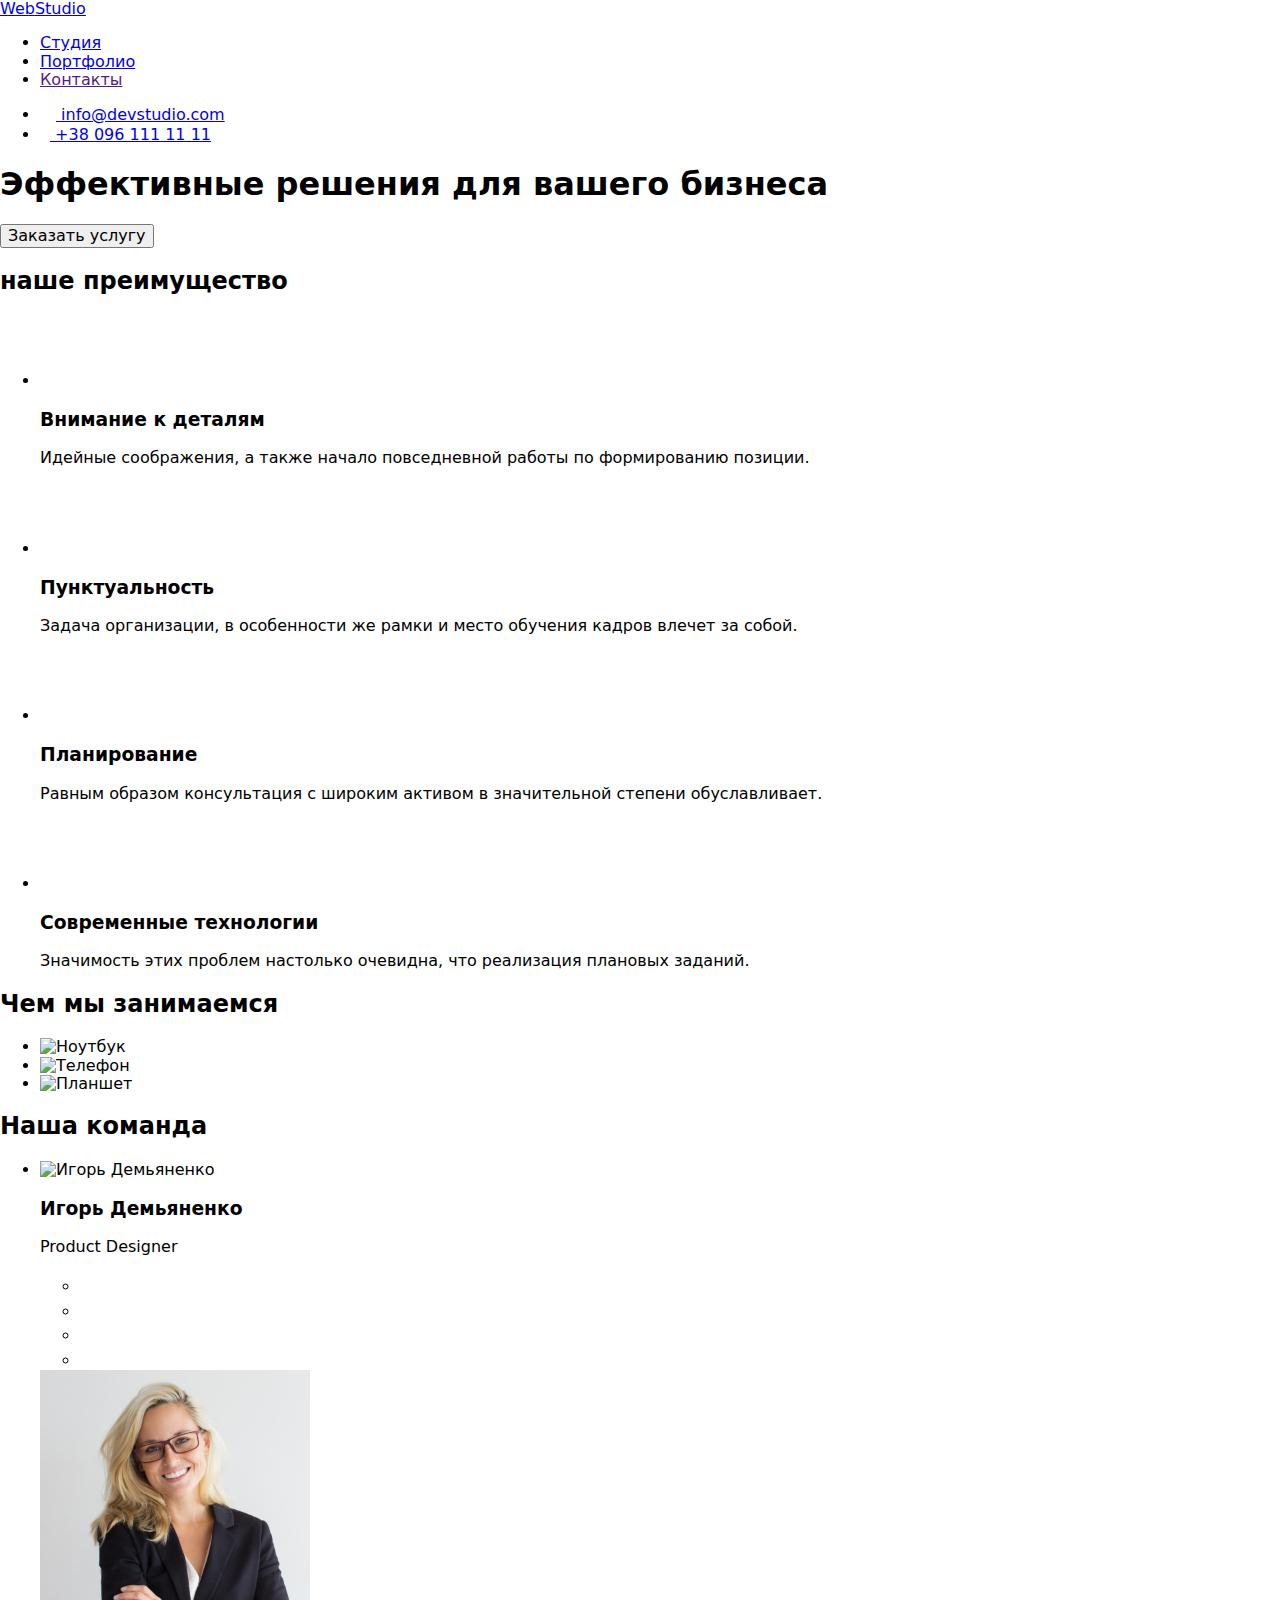
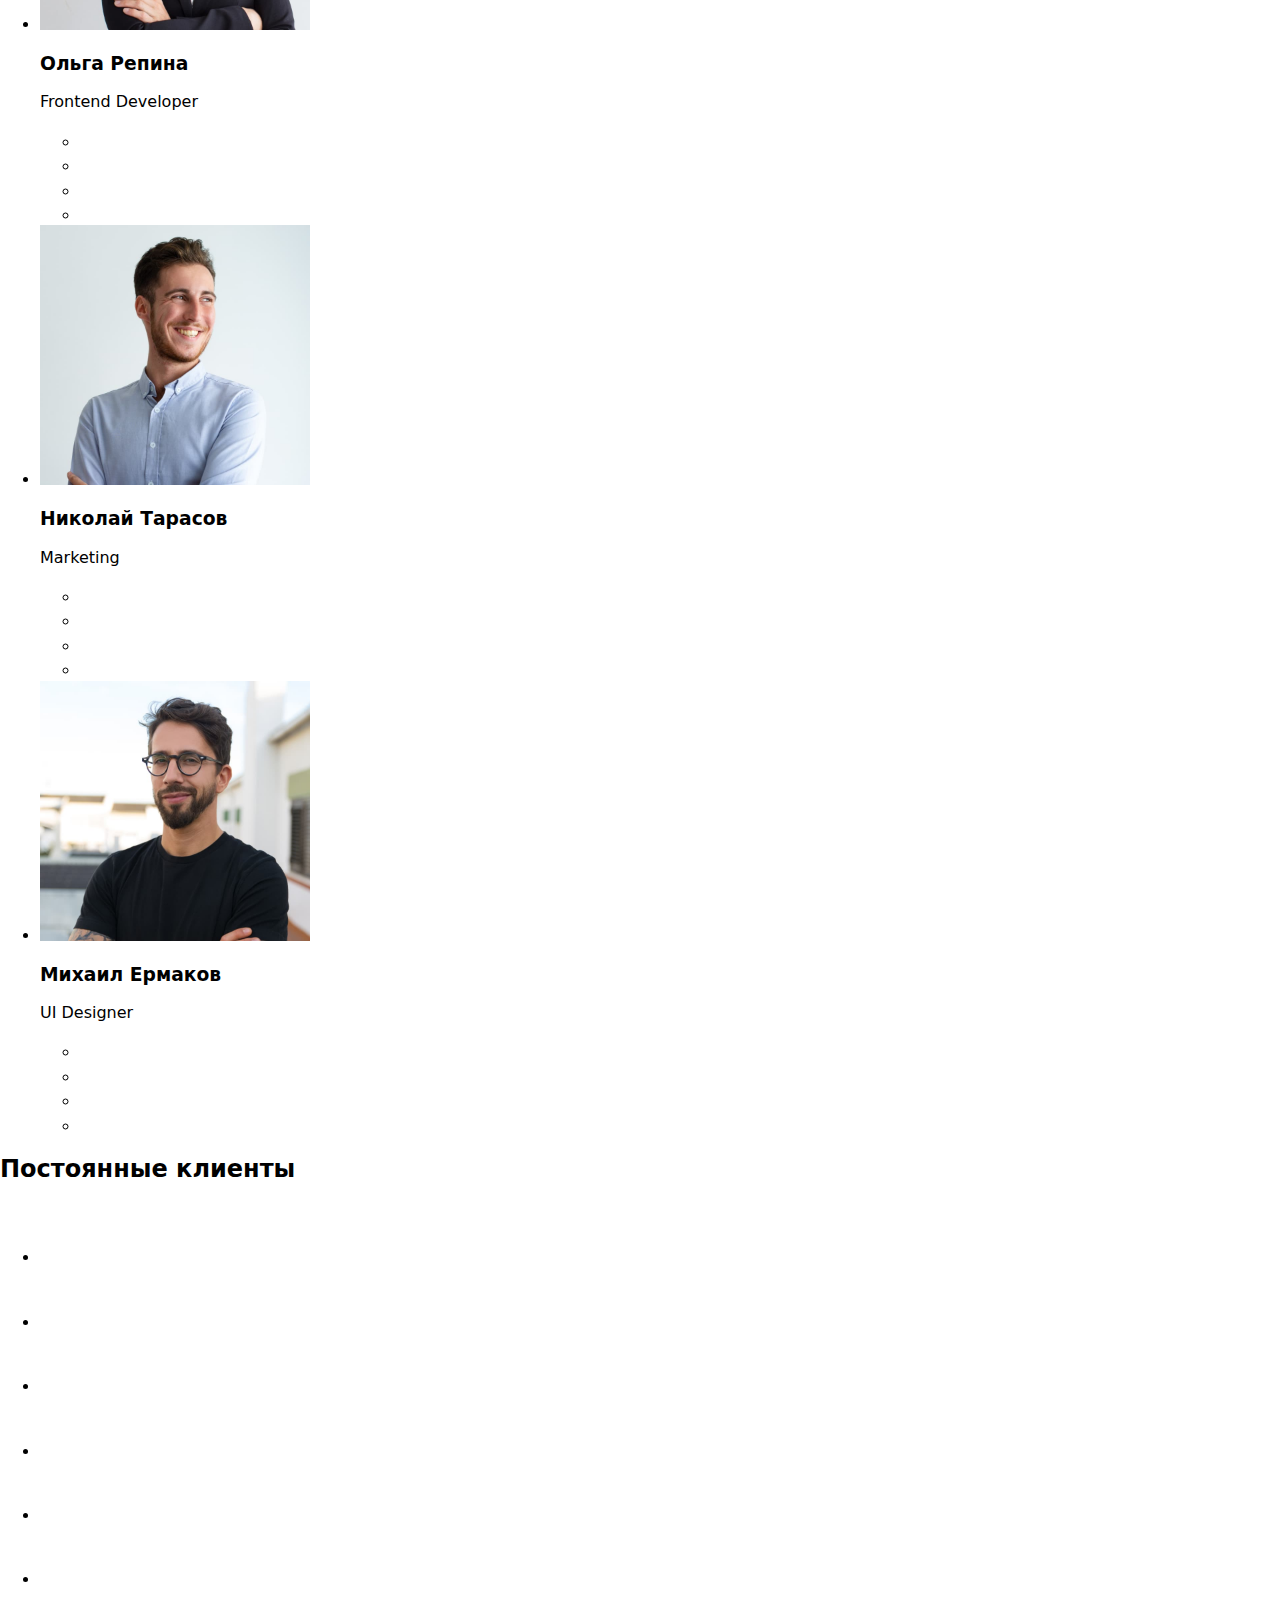
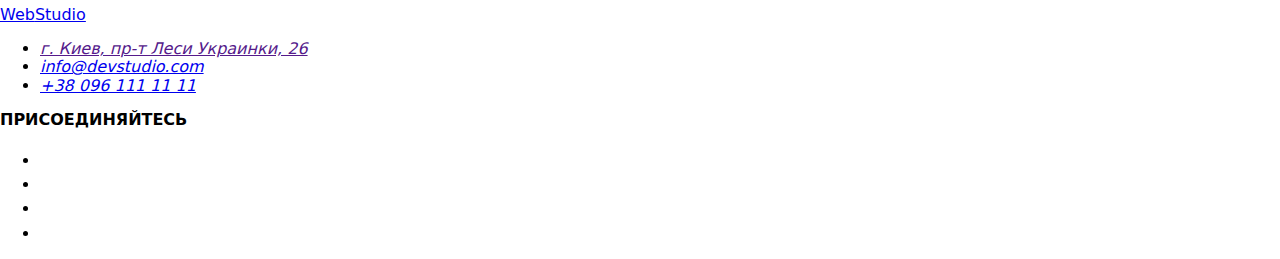
==== index.html @ 2d3cbe2d "Create index.html" ====
<!DOCTYPE html>
<html lang="ru">
  <head>
    <link
      rel="stylesheet"
      href="https://cdn.jsdelivr.net/npm/modern-normalize@1.1.0/modern-normalize.css"
    />
    <link rel="preconnect" href="https://fonts.googleapis.com" />
    <link rel="preconnect" href="https://fonts.gstatic.com" crossorigin />
    <link
      href="https://fonts.googleapis.com/css2?family=Raleway:wght@700&family=Roboto:wght@400;500;700;900&display=swap"
      rel="stylesheet"
    />
    <meta charset="UTF-8" />
    <meta http-equiv="X-UA-Compatible" content="IE=edge" />
    <meta name="viewport" content="width=device-width, initial-scale=1.0" />
    <title>Студия</title>
    <link rel="stylesheet" href="./css/style.css" />
  </head>
  <body>
    <!--Шапка-->
    <header class="header-page">
      <div class="container main-nav">
        <a class="logo" href="./index.html"
          >Web<span class="logo-black">Studio</span></a
        >
        <nav class="nav">
          <ul class="site-nav">
            <li class="item">
              <a class="site-nav-link current" href="./index.html">Студия</a>
            </li>
            <li class="item">
              <a class="site-nav-link" href="./portfolio.html">Портфолио</a>
            </li>
            <li class="item"><a class="site-nav-link" href="">Контакты</a></li>
          </ul>
        </nav>
        <ul class="header-contacts">
          <li class="header-contacts-item">
            <a class="header-contacts-link" href="maito:info@devstudio.com"
              ><svg class="icon-mail" width="16" height="12">
                <use href="./image/icon.svg#icon-mail"></use>
              </svg>
              info@devstudio.com
            </a>
          </li>
          <li class="header-contacts-item">
            <a class="header-contacts-link" href="tel:+380961111111">
              <svg class="icon-smartphone" width="10" height="16">
                <use href="./image/icon.svg#icon-smartphone"></use>
              </svg>
              +38 096 111 11 11
            </a>
          </li>
        </ul>
      </div>
    </header>
    <!--Main-->
    <main>
      <!--Заказ услуг-->
      <section class="order">
        <div class="container">
          <h1 class="hero-title">Эффективные решения для вашего бизнеса</h1>
          <button class="order-btn" type="button">Заказать услугу</button>
        </div>
      </section>
      <!--наше преимущество-->
      <section class="section">
        <div class="container">
          <h2 class="visually-hidden">наше преимущество</h2>
          <ul class="features">
            <li class="features-item">
              <div class="features-icon">
                <svg width="70" height="70">
                  <use href="./image/icon.svg#icon-features1"></use>
                </svg>
              </div>
              <h3 class="features-title">Внимание к деталям</h3>
              <p class="description">
                Идейные соображения, а также начало повседневной работы по
                формированию позиции.
              </p>
            </li>
            <li class="features-item">
              <div class="features-icon">
                <svg width="70" height="70">
                  <use href="./image/icon.svg#icon-features2"></use>
                </svg>
              </div>
              <h3 class="features-title">Пунктуальность</h3>
              <p class="description">
                Задача организации, в особенности же рамки и место обучения
                кадров влечет за собой.
              </p>
            </li>
            <li class="features-item">
              <div class="features-icon">
                <svg width="70" height="70">
                  <use href="./image/icon.svg#icon-features3"></use>
                </svg>
              </div>
              <h3 class="features-title">Планирование</h3>
              <p class="description">
                Равным образом консультация с широким активом в значительной
                степени обуславливает.
              </p>
            </li>
            <li class="features-item">
              <div class="features-icon">
                <svg width="70" height="70">
                  <use href="./image/icon.svg#icon-features4"></use>
                </svg>
              </div>
              <h3 class="features-title">Современные технологии</h3>
              <p class="description">
                Значимость этих проблем настолько очевидна, что реализация
                плановых заданий.
              </p>
            </li>
          </ul>
        </div>
      </section>
      <!--Чем мы занимаемся-->
      <section class="section work-section">
        <div class="container">
          <h2 class="section-title">Чем мы занимаемся</h2>
          <ul class="work">
            <li class="work-item">
              <img
                src="./image/box1.jpg"
                alt="Ноутбук"
                width="370"
                height="294"
              />
            </li>
            <li class="work-item">
              <img
                src="./image/box2.jpg"
                alt="Телефон"
                width="370"
                height="294"
              />
            </li>
            <li class="work-item">
              <img
                src="./image/box3.jpg"
                alt="Планшет"
                width="370"
                height="294"
              />
            </li>
          </ul>
        </div>
      </section>
      <!--Наша команда-->
      <section class="section section-team">
        <div class="container">
          <h2 class="section-title">Наша команда</h2>
          <ul class="team">
            <li class="team-item">
              <img
                src="./image/igor.jpg"
                alt="Игорь Демьяненко"
                width="270"
                height="260"
              />
              <div class="team-container">
                <h3 class="team-title">Игорь Демьяненко</h3>
                <p class="team-profession">Product Designer</p>
                <ul class="icon-list">
                  <li class="icon-item">
                    <a class="icon-link" href="">
                      <svg class="icon" width="20" height="20">
                        <use href="./image/icon.svg#icon-instagram"></use>
                      </svg>
                    </a>
                  </li>
                  <li class="icon-item">
                    <a class="icon-link" href="">
                      <svg class="icon" width="20" height="20">
                        <use href="./image/icon.svg#icon-twiter"></use>
                      </svg>
                    </a>
                  </li>
                  <li class="icon-item">
                    <a class="icon-link" href="">
                      <svg class="icon" width="20" height="20">
                        <use href="./image/icon.svg#icon-facebook"></use>
                      </svg>
                    </a>
                  </li>
                  <li class="icon-item">
                    <a class="icon-link" href="">
                      <svg class="icon" width="20" height="20">
                        <use href="./image/icon.svg#icon-linkedin"></use>
                      </svg>
                    </a>
                  </li>
                </ul>
              </div>
            </li>
            <li class="team-item">
              <img
                src="./image/olga.jpg"
                alt="Ольга Репина"
                width="270"
                height="260"
              />
              <div class="team-container">
                <h3 class="team-title">Ольга Репина</h3>
                <p class="team-profession">Frontend Developer</p>
                <ul class="icon-list">
                  <li class="icon-item">
                    <a class="icon-link" href="">
                      <svg class="icon" width="20" height="20">
                        <use href="./image/icon.svg#icon-instagram"></use>
                      </svg>
                    </a>
                  </li>
                  <li class="icon-item">
                    <a class="icon-link" href="">
                      <svg class="icon" width="20" height="20">
                        <use href="./image/icon.svg#icon-twiter"></use>
                      </svg>
                    </a>
                  </li>
                  <li class="icon-item">
                    <a class="icon-link" href="">
                      <svg class="icon" width="20" height="20">
                        <use href="./image/icon.svg#icon-facebook"></use>
                      </svg>
                    </a>
                  </li>
                  <li class="icon-item">
                    <a class="icon-link" href="">
                      <svg class="icon" width="20" height="20">
                        <use href="./image/icon.svg#icon-linkedin"></use>
                      </svg>
                    </a>
                  </li>
                </ul>
              </div>
            </li>
            <li class="team-item">
              <img
                src="./image/nikolaj.jpg"
                alt="Николай Тарасов"
                width="270"
                height="260"
              />
              <div class="team-container">
                <h3 class="team-title">Николай Тарасов</h3>
                <p class="team-profession">Marketing</p>
                <ul class="icon-list">
                  <li class="icon-item">
                    <a class="icon-link" href="">
                      <svg class="icon" width="20" height="20">
                        <use href="./image/icon.svg#icon-instagram"></use>
                      </svg>
                    </a>
                  </li>
                  <li class="icon-item">
                    <a class="icon-link" href="">
                      <svg class="icon" width="20" height="20">
                        <use href="./image/icon.svg#icon-twiter"></use>
                      </svg>
                    </a>
                  </li>
                  <li class="icon-item">
                    <a class="icon-link" href="">
                      <svg class="icon" width="20" height="20">
                        <use href="./image/icon.svg#icon-facebook"></use>
                      </svg>
                    </a>
                  </li>
                  <li class="icon-item">
                    <a class="icon-link" href="">
                      <svg class="icon" width="20" height="20">
                        <use href="./image/icon.svg#icon-linkedin"></use>
                      </svg>
                    </a>
                  </li>
                </ul>
              </div>
            </li>
            <li class="team-item">
              <img
                src="./image/misha.jpg"
                alt="Михаил Ермаков"
                width="270"
                height="260"
              />
              <div class="team-container">
                <h3 class="team-title">Михаил Ермаков</h3>
                <p class="team-profession">UI Designer</p>
                <ul class="icon-list">
                  <li class="icon-item">
                    <a class="icon-link" href="">
                      <svg class="icon" width="20" height="20">
                        <use href="./image/icon.svg#icon-instagram"></use>
                      </svg>
                    </a>
                  </li>
                  <li class="icon-item">
                    <a class="icon-link" href="">
                      <svg class="icon" width="20" height="20">
                        <use href="./image/icon.svg#icon-twiter"></use>
                      </svg>
                    </a>
                  </li>
                  <li class="icon-item">
                    <a class="icon-link" href="">
                      <svg class="icon" width="20" height="20">
                        <use href="./image/icon.svg#icon-facebook"></use>
                      </svg>
                    </a>
                  </li>
                  <li class="icon-item">
                    <a class="icon-link" href="">
                      <svg class="icon" width="20" height="20">
                        <use href="./image/icon.svg#icon-linkedin"></use>
                      </svg>
                    </a>
                  </li>
                </ul>
              </div>
            </li>
          </ul>
        </div>
      </section>
      <!-- Постоянные клиенты -->
      <section class="section">
        <div class="container">
          <h2 class="section-title">Постоянные клиенты</h2>
          <ul class="klient-list">
            <li class="klient-item">
              <a class="klient-link" href=""
                ><svg width="106" height="60">
                  <use href="./image/icon.svg#icon-client1"></use>
                </svg>
              </a>
            </li>
            <li class="klient-item">
              <a class="klient-link" href=""
                ><svg width="106" height="60">
                  <use href="./image/icon.svg#icon-client2"></use>
                </svg>
              </a>
            </li>
            <li class="klient-item">
              <a class="klient-link" href=""
                ><svg width="106" height="60">
                  <use href="./image/icon.svg#icon-client3"></use>
                </svg>
              </a>
            </li>
            <li class="klient-item">
              <a class="klient-link" href=""
                ><svg width="106" height="60">
                  <use href="./image/icon.svg#icon-client4"></use>
                </svg>
              </a>
            </li>
            <li class="klient-item">
              <a class="klient-link" href=""
                ><svg width="106" height="60">
                  <use href="./image/icon.svg#icon-client5"></use>
                </svg>
              </a>
            </li>
            <li class="klient-item">
              <a class="klient-link" href=""
                ><svg width="106" height="60">
                  <use href="./image/icon.svg#icon-client6"></use>
                </svg>
              </a>
            </li>
          </ul>
        </div>
      </section>
    </main>
    <!--Футер-->
    <footer class="footer">
      <div class="container footer-block">
        <div class="footer-address">
          <a class="logo" href="./index.html"
            >Web<span class="logo-white">Studio</span></a
          >
          <address class="address">
            <ul class="address-list">
              <li class="address-item">
                <a class="address-a" href="">г. Киев, пр-т Леси Украинки, 26</a>
              </li>
              <li class="address-item">
                <a class="contacts-a" href="maito:info@devstudio.com"
                  >info@devstudio.com</a
                >
              </li>
              <li class="address-item">
                <a class="contacts-a" href="tel:+380961111111"
                  >+38 096 111 11 11</a
                >
              </li>
            </ul>
          </address>
        </div>
        <div class="footer-social">
          <strong class="strong">ПРИСОЕДИНЯЙТЕСЬ</strong>
          <ul class="footer-list">
            <li class="footer-item">
              <a class="footer-soc-link" href="">
                <svg width="20" height="20">
                  <use href="./image/icon.svg#icon-instagram"></use>
                </svg>
              </a>
            </li>
            <li class="footer-item">
              <a class="footer-soc-link" href="">
                <svg width="20" height="20">
                  <use href="./image/icon.svg#icon-twiter"></use>
                </svg>
              </a>
            </li>
            <li class="footer-item">
              <a class="footer-soc-link" href="">
                <svg width="20" height="20">
                  <use href="./image/icon.svg#icon-facebook"></use>
                </svg>
              </a>
            </li>
            <li class="footer-item">
              <a class="footer-soc-link" href="">
                <svg width="20" height="20">
                  <use href="./image/icon.svg#icon-linkedin"></use>
                </svg>
              </a>
            </li>
          </ul>
        </div>
      </div>
    </footer>
  </body>
</html>
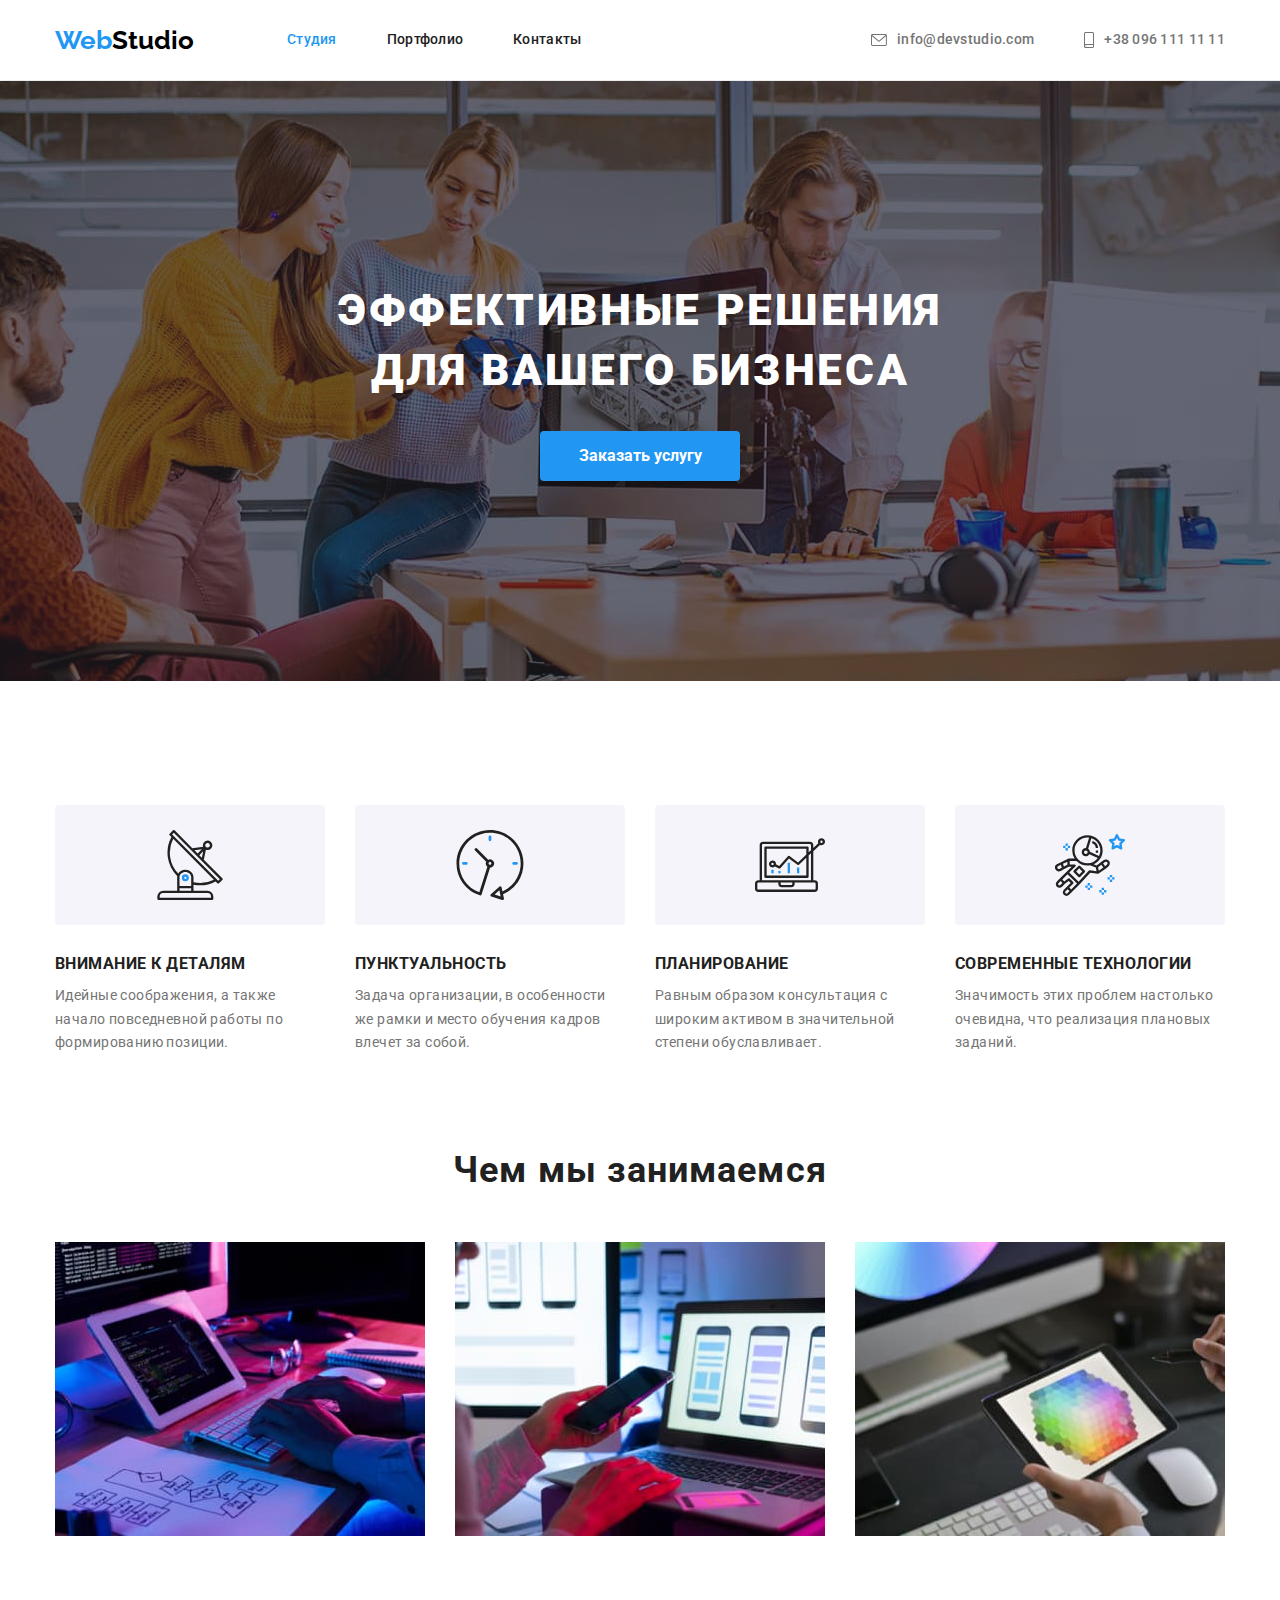
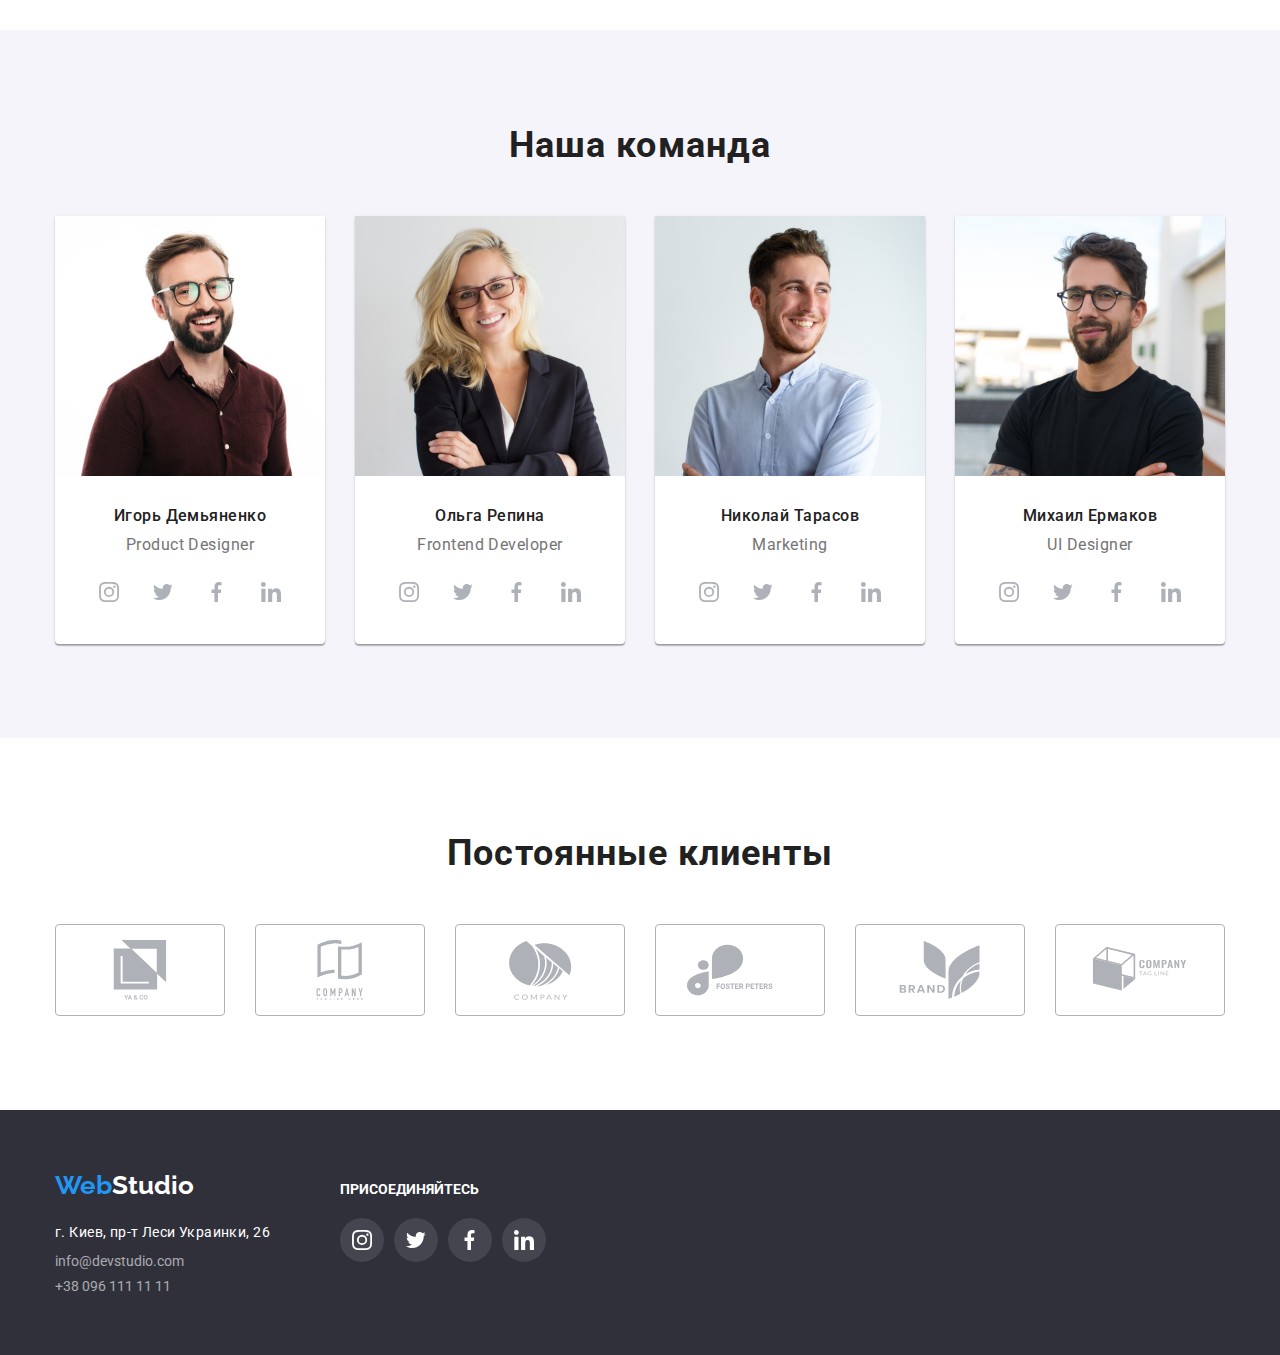
==== commit 2555ab52: "Update index.html" ====
--- a/index.html
+++ b/index.html
@@ -58,10 +58,21 @@
     <!--Main-->
     <main>
       <!--Заказ услуг-->
+      <div class="backdrop is-hidden" data-modal>
+        <div class="modal">
+          <button type="button" data-modal-close>
+            <svg class="icon-close" width="30" height="30">
+              <use href="./image/icon.svg#icon-close"></use>
+            </svg>
+          </button>
+        </div>
+      </div>
       <section class="order">
         <div class="container">
           <h1 class="hero-title">Эффективные решения для вашего бизнеса</h1>
-          <button class="order-btn" type="button">Заказать услугу</button>
+          <button class="order-btn" type="button" data-modal-open>
+            Заказать услугу
+          </button>
         </div>
       </section>
       <!--наше преимущество-->
@@ -439,5 +450,6 @@
         </div>
       </div>
     </footer>
+    <script src="./js/modal.js"></script>
   </body>
 </html>
--- a/css/style.css
+++ b/css/style.css
@@ -0,0 +1,542 @@
+:root {
+  --primary-text-color: #757575;
+  --title-text-color: #212121;
+  --accent-color: #2196f3;
+  --primary-white-color: #ffffff;
+  --background-color-secondary: #2f303a;
+  --bachgroun-button-portfolio: #f5f4fa;
+  --section-services-gap: 30px;
+  --icon-background: #afb1b8;
+}
+body {
+  font-family: Roboto, sans-serif;
+  font-size: 14px;
+  line-height: 1.14;
+
+  color: var(--primary-text-color);
+  background-color: var(--primary-white-color);
+}
+h1,
+h2,
+h3,
+h4,
+ul,
+li,
+p {
+  margin-top: 0px;
+  margin-bottom: 0px;
+}
+img {
+  display: block;
+  max-width: 100%;
+  height: auto;
+}
+a {
+  text-decoration: none;
+}
+ul {
+  list-style: none;
+  padding: 0px;
+  margin: 0px;
+}
+
+.container {
+  width: 1200px;
+  margin: 0px auto;
+  padding: 0px 15px;
+}
+.section {
+  padding-top: 94px;
+  padding-bottom: 94px;
+}
+.header-page {
+  border-bottom-width: 1px;
+  border-bottom-style: solid;
+  border-bottom-color: #ececec;
+}
+.main-nav {
+  display: flex;
+  align-items: center;
+  justify-content: flex-start;
+}
+
+.logo {
+  color: var(--accent-color);
+  font-family: Raleway, sans-serif;
+  font-weight: 700;
+  font-size: 26px;
+  line-height: 1.19;
+}
+.logo-black {
+  color: #000000;
+}
+.logo-white {
+  color: var(--primary-white-color);
+}
+
+/* ---------site nav--------- */
+.nav {
+  margin-left: 93px;
+}
+.site-nav {
+  display: flex;
+}
+.site-nav .item:not(:last-child) {
+  margin-right: 50px;
+}
+.site-nav-link {
+  display: block;
+  padding-top: 32px;
+  padding-bottom: 32px;
+
+  color: var(--title-text-color);
+  font-weight: 500;
+  letter-spacing: 0.02em;
+}
+.site-nav-link:hover,
+.site-nav-link:focus {
+  color: var(--accent-color);
+}
+
+.site-nav-link.current {
+  color: var(--accent-color);
+}
+/* -----------ICON------------ */
+.icon-mail,
+.icon-smartphone {
+  fill: currentColor;
+  margin-right: 10px;
+}
+.icon-list {
+  display: flex;
+  justify-content: center;
+  margin-top: 16px;
+}
+.icon-item:not(:last-child) {
+  margin-right: 10px;
+}
+.icon-link {
+  display: flex;
+  justify-content: center;
+  align-items: center;
+  /* margin-top: 10px; */
+  border-radius: 22px;
+  height: 44px;
+  width: 44px;
+  background-color: var(--primary-white-color);
+  fill: var(--icon-background);
+}
+
+.icon-link:hover,
+.icon-link:focus {
+  fill: var(--primary-white-color);
+  background-color: var(--accent-color);
+}
+
+/* Header contacts */
+.header-contacts {
+  display: flex;
+  align-items: center;
+  margin-left: auto;
+}
+
+.header-contacts-item:not(:first-child) {
+  margin-left: 50px;
+}
+.header-contacts-link {
+  display: flex;
+  align-items: center;
+  color: var(--primary-text-color);
+  font-weight: 500;
+  letter-spacing: 0.02em;
+}
+.header-contacts-link:hover,
+.header-contacts-link:focus {
+  color: var(--accent-color);
+}
+
+/* Заказ услуг */
+.backdrop.is-hidden {
+  opacity: 0;
+  pointer-events: none;
+}
+.backdrop {
+  position: fixed;
+  top: 0;
+  left: 0;
+  width: 100%;
+  height: 100%;
+  background-color: rgba(0, 0, 0, 0.2);
+}
+.modal {
+  min-width: 528px;
+  min-height: 581px;
+  background-color: var(--primary-white-color);
+  position: absolute;
+  top: 50%;
+  left: 50%;
+  transform: translate(-50%, -50%);
+}
+
+.icon-close {
+  position: absolute;
+  top: 8px;
+  left: 8px;
+}
+
+.order {
+  max-width: 1600px;
+  height: 600px;
+  margin-left: auto;
+  margin-right: auto;
+  background-image: linear-gradient(
+      to right,
+      rgba(47, 48, 58, 0.4),
+      rgba(47, 48, 58, 0.4)
+    ),
+    url(../image/hero.jpg);
+
+  background-size: cover;
+  background-repeat: no-repeat;
+  background-position: center;
+
+  text-align: center;
+  padding-top: 200px;
+  padding-bottom: 200px;
+}
+
+.hero-title {
+  margin-left: auto;
+  margin-right: auto;
+  width: 696px;
+  font-weight: 900;
+  font-size: 44px;
+  line-height: 1.36;
+  letter-spacing: 0.06em;
+  text-transform: uppercase;
+  color: var(--primary-white-color);
+}
+
+.order-btn {
+  background: var(--accent-color);
+  width: 200px;
+  height: 50px;
+  box-shadow: 0px 4px 4px rgba(0, 0, 0, 0.15);
+  border-radius: 4px;
+  border: none;
+  cursor: pointer;
+  color: var(--primary-white-color);
+  font-weight: 700;
+  font-size: 16px;
+  line-height: 30px;
+  margin-top: 30px;
+}
+
+/*------------ наше преимущество------ */
+.visually-hidden {
+  position: absolute;
+  width: 1px;
+  height: 1px;
+  margin: -1px;
+  padding: 0;
+  overflow: hidden;
+  border: 0;
+  clip: rect(0 0 0 0);
+}
+.section-title {
+  color: var(--title-text-color);
+  font-weight: 700;
+  font-size: 36px;
+  line-height: 1.17;
+  text-align: center;
+  letter-spacing: 0.03em;
+  margin-bottom: 50px;
+}
+
+.features-icon {
+  display: flex;
+  justify-content: center;
+  align-items: center;
+  border-radius: 4px;
+  background-color: var(--bachgroun-button-portfolio);
+  width: 270px;
+  height: 120px;
+  margin-bottom: 30px;
+}
+
+.features {
+  display: flex;
+  margin-top: var(--section-services-gap);
+}
+.features-item {
+  flex-basis: calc(100% / 4);
+}
+
+.features-item:not(:last-child) {
+  margin-right: var(--section-services-gap);
+}
+.features-title {
+  color: var(--title-text-color);
+  font-weight: 700;
+  letter-spacing: 0.03em;
+  text-transform: uppercase;
+}
+.description {
+  line-height: 1.71;
+  letter-spacing: 0.03em;
+  margin-top: 10px;
+}
+/* Чем мы занимаемся */
+.work-section {
+  padding-top: 0px;
+}
+.work {
+  display: flex;
+}
+.work-item:not(:last-child) {
+  margin-right: 30px;
+}
+
+/* Наша команда */
+.section-team {
+  padding: 94px 0px;
+  background: var(--bachgroun-button-portfolio);
+}
+.team {
+  display: flex;
+}
+.team-item:not(:last-child) {
+  margin-right: 30px;
+}
+
+.team-item {
+  background: var(--primary-white-color);
+  box-shadow: 0px 1px 3px rgba(0, 0, 0, 0.12), 0px 1px 1px rgba(0, 0, 0, 0.14),
+    0px 2px 1px rgba(0, 0, 0, 0.2);
+  border-radius: 0px 0px 4px 4px;
+}
+
+.team-container {
+  padding-top: 30px;
+  padding-bottom: 30px;
+}
+.team-title {
+  color: var(--title-text-color);
+  font-weight: 500;
+  font-size: 16px;
+  line-height: 1.19;
+  text-align: center;
+  letter-spacing: 0.03em;
+}
+.team-profession {
+  font-size: 16px;
+  line-height: 1.19;
+  text-align: center;
+  letter-spacing: 0.03em;
+
+  margin-top: 10px;
+}
+/*--------Постоянные клиенты--------  */
+.klient-list {
+  display: flex;
+  justify-content: center;
+}
+.klient-item:not(:last-child) {
+  margin-right: 30px;
+}
+.klient-link {
+  display: flex;
+  justify-content: center;
+  align-items: center;
+  width: 170px;
+  height: 92px;
+  border: 1px solid var(--icon-background);
+  border-radius: 4px;
+  color: var(--icon-background);
+  fill: currentColor;
+}
+.klient-link:focus,
+.klient-link:hover {
+  fill: var(--accent-color);
+  border-color: var(--accent-color);
+}
+/* ----------------Футер---------- */
+.footer {
+  padding-top: 60px;
+  padding-bottom: 60px;
+  background-color: var(--background-color-secondary);
+}
+.footer-block {
+  display: flex;
+  align-items: baseline;
+}
+.footer-address {
+  margin-right: 70px;
+}
+.strong {
+  color: var(--primary-white-color);
+}
+.footer-list {
+  display: flex;
+  margin-top: 20px;
+}
+.footer-item:not(:last-child) {
+  margin-right: 10px;
+}
+
+.footer-soc-link {
+  display: flex;
+  justify-content: center;
+  align-items: center;
+  border-radius: 22px;
+  height: 44px;
+  width: 44px;
+  fill: var(--primary-white-color);
+  background-color: rgba(255, 255, 255, 0.1);
+}
+
+.footer-soc-link:hover,
+.footer-soc-link:focus {
+  background-color: var(--accent-color);
+}
+
+.address {
+  margin-top: 20px;
+  font-style: inherit;
+}
+.address-list {
+}
+.address-item:not(:first-child) {
+  margin-top: 9px;
+}
+.address-a {
+  line-height: 1.71;
+  letter-spacing: 0.03em;
+  color: var(--primary-white-color);
+}
+.contacts-a {
+  color: rgba(255, 255, 255, 0.6);
+  font-style: normal;
+}
+
+/* Portfolio */
+/* -------Список кнопок------- */
+
+.navigation {
+  display: flex;
+  justify-content: center;
+  margin-bottom: 50px;
+}
+
+.navigation-btn {
+  padding: 6px 22px;
+  font-weight: 500;
+  font-size: 16px;
+  line-height: 1.62;
+  color: var(--title-text-color);
+  background: var(--bachgroun-button-portfolio);
+  border: none;
+  border-radius: 4px;
+  text-align: center;
+  cursor: pointer;
+}
+
+.navigation-btn:focus,
+.navigation-btn:hover {
+  background-color: var(--accent-color);
+  color: var(--primary-white-color);
+  box-shadow: 0px 3px 1px rgba(0, 0, 0, 0.1), 0px 1px 2px rgba(0, 0, 0, 0.08),
+    0px 2px 2px rgba(0, 0, 0, 0.12);
+}
+.navigation-space:not(:last-child) {
+  margin-right: 10px;
+}
+
+/* -------Карточки------ */
+
+.services {
+  display: flex;
+  flex-wrap: wrap;
+  margin-left: calc(-1 * var(--section-services-gap));
+  margin-top: calc(-1 * var(--section-services-gap));
+  /* filter: drop-shadow(0px 4px 4px rgba(0, 0, 0, 0.25)); */
+}
+
+.services-item {
+  flex-basis: calc(100% / 3 - var(--section-services-gap));
+  margin-left: var(--section-services-gap);
+  margin-top: var(--section-services-gap);
+}
+
+.services-link:hover,
+.services-link:focus {
+  display: block;
+  box-sizing: border-box;
+  box-shadow: 0px 1px 1px rgb(0 0 0 / 12%), 0px 4px 4px rgb(0 0 0 / 6%),
+    1px 4px 6px rgb(0 0 0 / 16%);
+}
+
+.services-overlay {
+  position: relative;
+}
+
+.services-overlay:hover:before,
+.services-overlay:focus:before {
+  opacity: 1;
+}
+.services-overlay::before {
+  position: absolute;
+  display: inline-block;
+  content: "";
+  width: 100%;
+  height: 100%;
+  background-color: rgba(33, 150, 243, 0.9);
+  opacity: 0;
+}
+.overlay-text {
+  display: flex;
+  justify-content: center;
+  align-content: center;
+}
+.overlay-p {
+  position: absolute;
+  display: flex;
+  justify-items: center;
+  align-items: center;
+  content: "";
+  width: 100%;
+  height: 100%;
+  color: var(--primary-white-color);
+  width: 322px;
+  font-weight: 400;
+  font-size: 18px;
+  line-height: 28px;
+  letter-spacing: 0.03em;
+  opacity: 0;
+}
+
+.overlay-p:hover,
+.overlay-p:focus {
+  opacity: 1;
+}
+
+.services-content {
+  padding: 20px 24px;
+  border: 1px solid #eeeeee;
+}
+
+.title-portfolio {
+  font-weight: 700;
+  font-size: 18px;
+  line-height: 2;
+  letter-spacing: 0.06em;
+  color: var(--title-text-color);
+}
+
+.portfolio-services {
+  font-size: 16px;
+  line-height: 1.88;
+  letter-spacing: 0.03em;
+  margin-top: 4px;
+  color: var(--primary-text-color);
+}
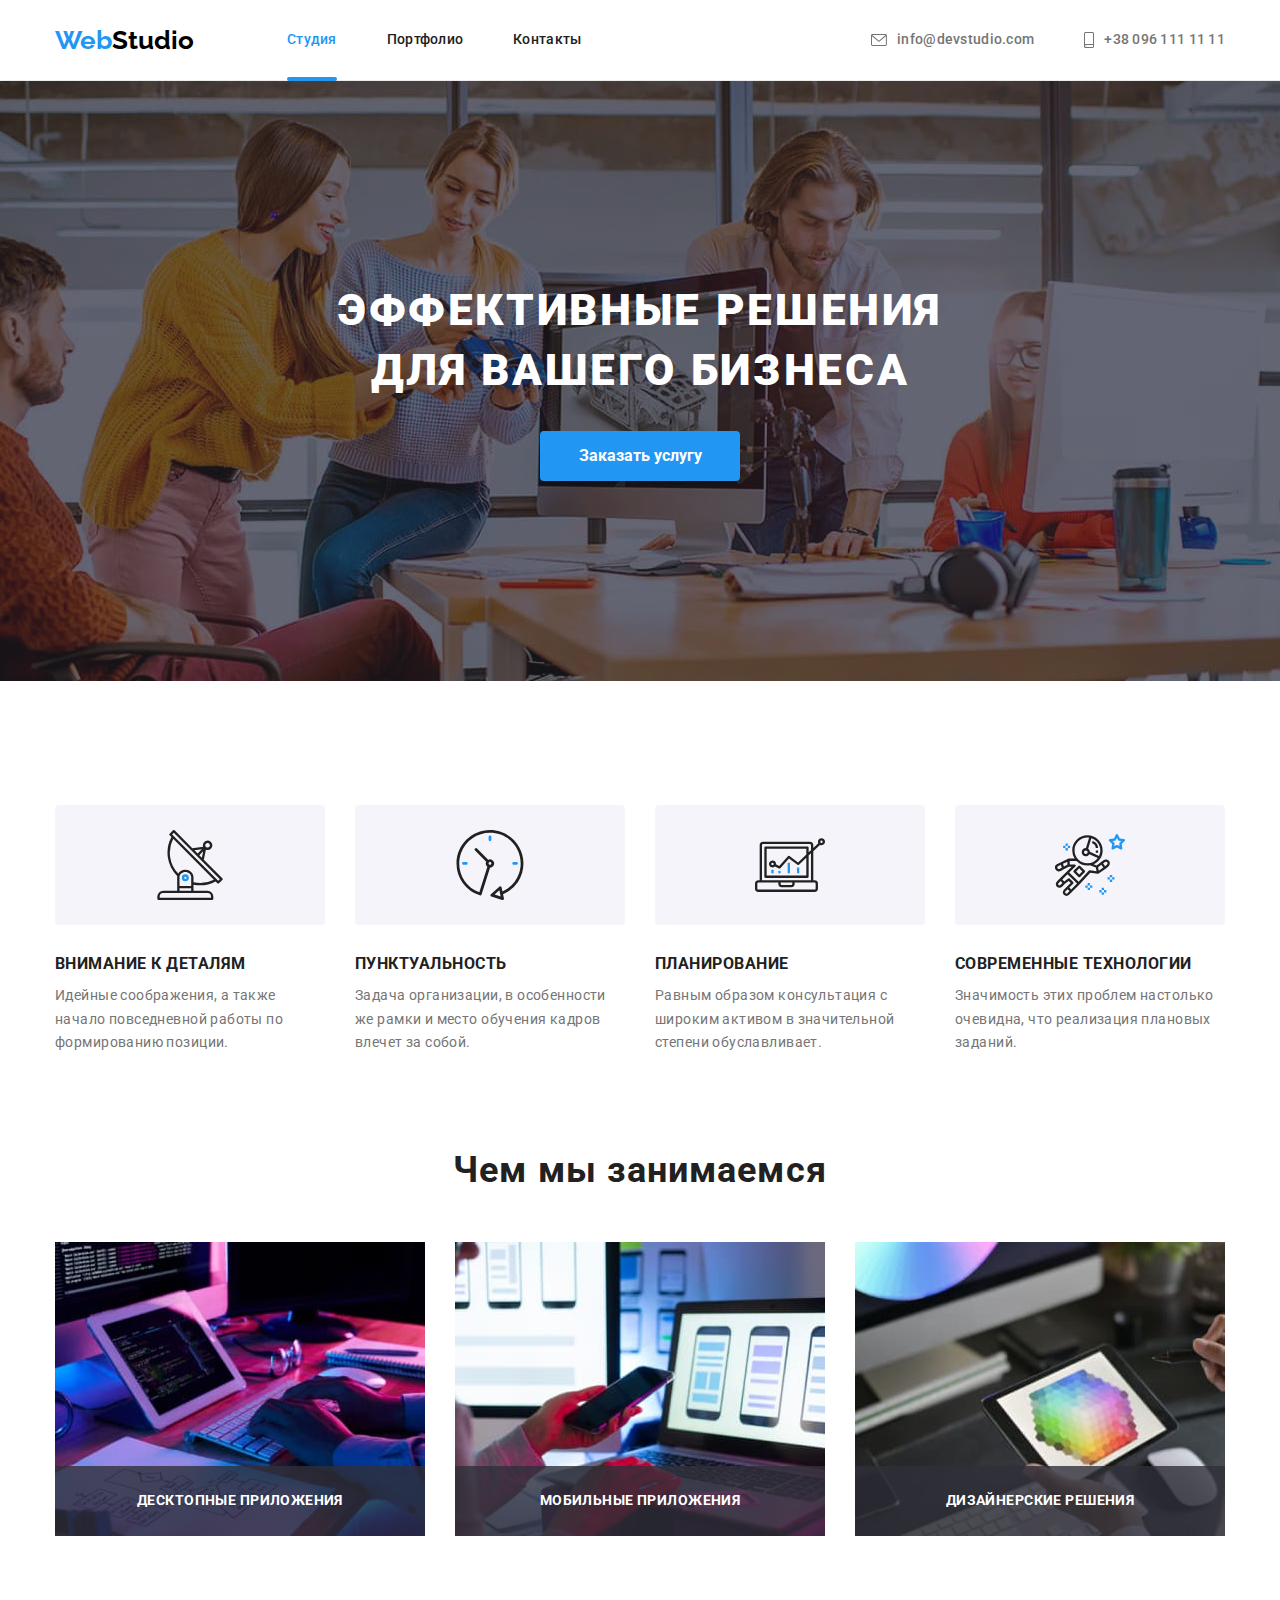
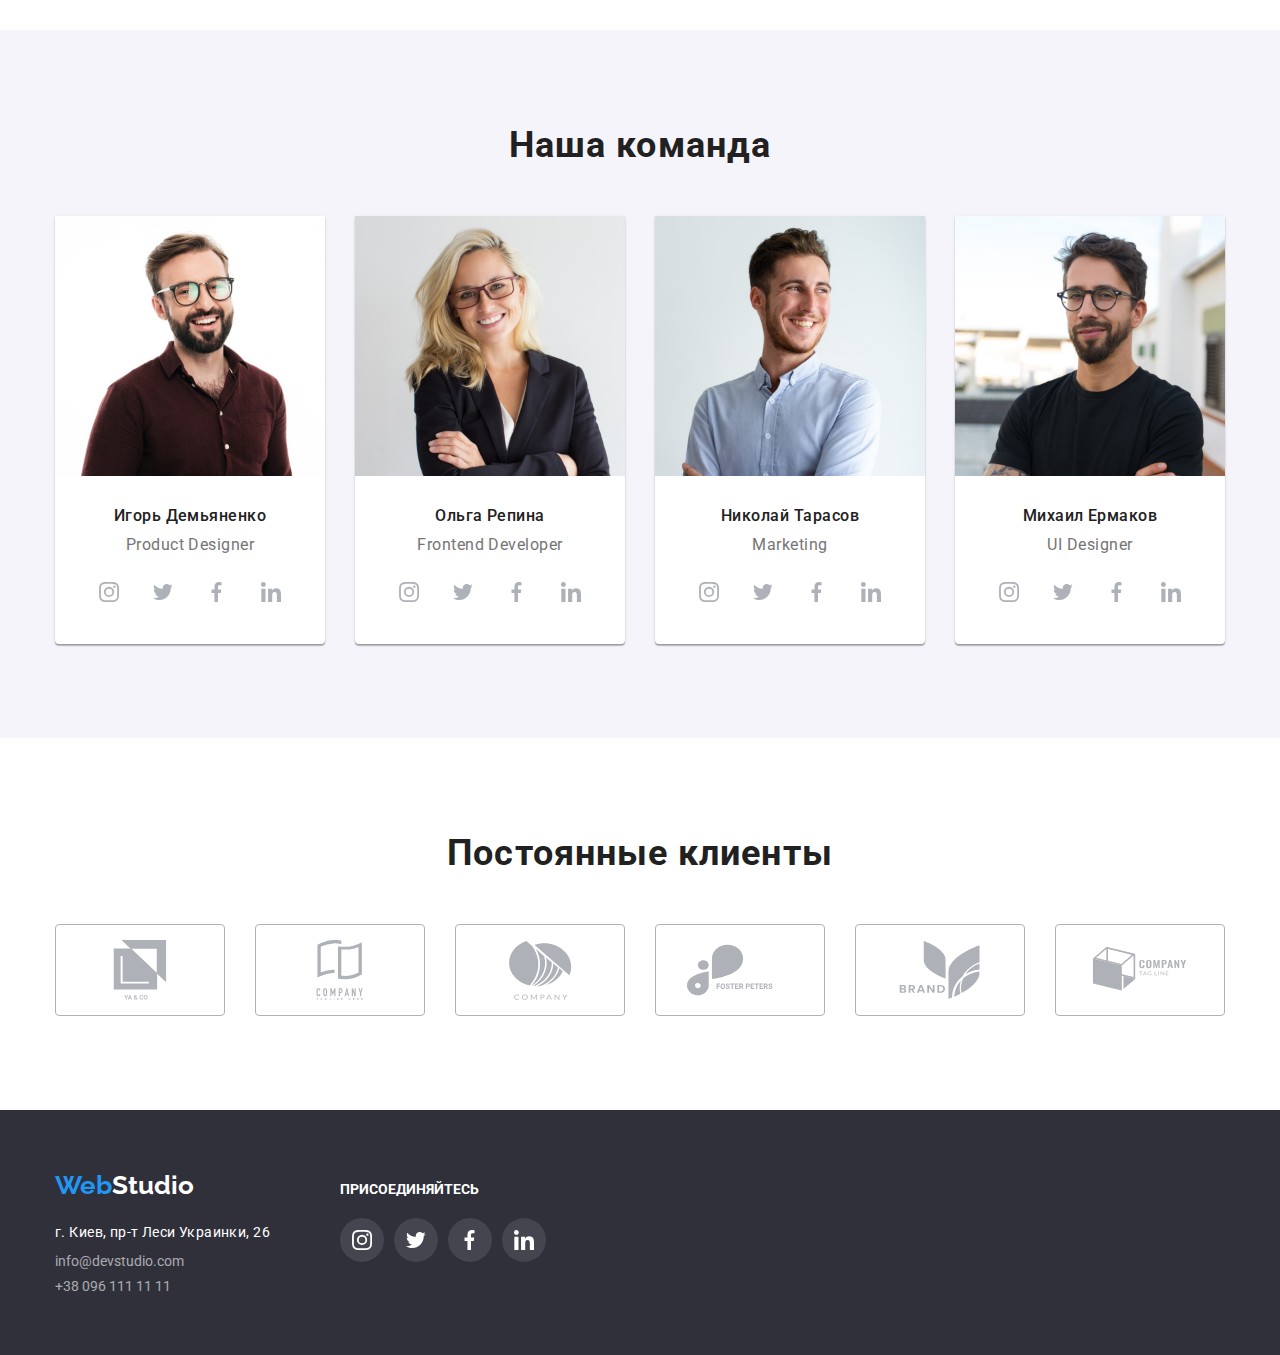
==== commit fcf88e32: "Update index.html" ====
--- a/index.html
+++ b/index.html
@@ -60,8 +60,8 @@
       <!--Заказ услуг-->
       <div class="backdrop is-hidden" data-modal>
         <div class="modal">
-          <button type="button" data-modal-close>
-            <svg class="icon-close" width="30" height="30">
+          <button class="close-btn" type="button" data-modal-close>
+            <svg width="30" height="30">
               <use href="./image/icon.svg#icon-close"></use>
             </svg>
           </button>
@@ -143,6 +143,7 @@
                 width="370"
                 height="294"
               />
+              <p class="work-p">Десктопные приложения</p>
             </li>
             <li class="work-item">
               <img
@@ -151,6 +152,7 @@
                 width="370"
                 height="294"
               />
+              <p class="work-p">Мобильные приложения</p>
             </li>
             <li class="work-item">
               <img
@@ -159,6 +161,7 @@
                 width="370"
                 height="294"
               />
+              <p class="work-p">Дизайнерские решения</p>
             </li>
           </ul>
         </div>
--- a/css/style.css
+++ b/css/style.css
@@ -84,7 +84,9 @@
 .site-nav .item:not(:last-child) {
   margin-right: 50px;
 }
+
 .site-nav-link {
+  position: relative;
   display: block;
   padding-top: 32px;
   padding-bottom: 32px;
@@ -100,6 +102,16 @@
 
 .site-nav-link.current {
   color: var(--accent-color);
+}
+.site-nav-link.current:after {
+  position: absolute;
+  left: 0;
+  bottom: -1px;
+  content: "";
+  width: 100%;
+  height: 4px;
+  border-radius: 4px;
+  background-color: var(--accent-color);
 }
 /* -----------ICON------------ */
 .icon-mail,
@@ -166,6 +178,12 @@
   left: 0;
   width: 100%;
   height: 100%;
+  z-index: 1;
+
+  /* opacity: 1; */
+
+  transition: opacity 250ms cubic-bezier(0.4, 0, 0.2, 1);
+
   background-color: rgba(0, 0, 0, 0.2);
 }
 .modal {
@@ -176,12 +194,18 @@
   top: 50%;
   left: 50%;
   transform: translate(-50%, -50%);
-}
-
-.icon-close {
+  transition: transform 250ms cubic-bezier(0.4, 0, 0.2, 1);
+}
+
+.close-btn {
   position: absolute;
   top: 8px;
-  left: 8px;
+  right: 8px;
+  border: none;
+  border-radius: 50%;
+  background-color: var(--primary-white-color);
+  cursor: pointer;
+  padding: 0;
 }
 
 .order {
@@ -293,8 +317,28 @@
 .work {
   display: flex;
 }
+
 .work-item:not(:last-child) {
   margin-right: 30px;
+}
+
+.work-item {
+  position: relative;
+}
+.work-p {
+  position: absolute;
+  bottom: 0;
+  display: flex;
+  justify-content: center;
+  align-items: center;
+  width: 100%;
+  height: 70px;
+  background: rgba(47, 48, 58, 0.8);
+  color: var(--primary-white-color);
+  font-weight: 700;
+  text-align: center;
+  letter-spacing: 0.03em;
+  text-transform: uppercase;
 }
 
 /* Наша команда */
@@ -459,7 +503,6 @@
   flex-wrap: wrap;
   margin-left: calc(-1 * var(--section-services-gap));
   margin-top: calc(-1 * var(--section-services-gap));
-  /* filter: drop-shadow(0px 4px 4px rgba(0, 0, 0, 0.25)); */
 }
 
 .services-item {
@@ -467,9 +510,12 @@
   margin-left: var(--section-services-gap);
   margin-top: var(--section-services-gap);
 }
-
+.services-link {
+  transition: box-shadow 250ms cubic-bezier(0.4, 0, 0.2, 1);
+}
 .services-link:hover,
 .services-link:focus {
+  transform: translateY(0);
   display: block;
   box-sizing: border-box;
   box-shadow: 0px 1px 1px rgb(0 0 0 / 12%), 0px 4px 4px rgb(0 0 0 / 6%),
@@ -478,46 +524,36 @@
 
 .services-overlay {
   position: relative;
-}
-
-.services-overlay:hover:before,
-.services-overlay:focus:before {
-  opacity: 1;
-}
-.services-overlay::before {
+  overflow: hidden;
+}
+
+.overlay-text {
   position: absolute;
-  display: inline-block;
-  content: "";
+  top: 0;
+  left: 0;
+  transform: translateY(100%);
+  transition: transform 250ms cubic-bezier(0.4, 0, 0.2, 1);
+
+  display: flex;
+  align-items: center;
+  height: 100%;
   width: 100%;
-  height: 100%;
-  background-color: rgba(33, 150, 243, 0.9);
-  opacity: 0;
-}
-.overlay-text {
-  display: flex;
-  justify-content: center;
-  align-content: center;
-}
-.overlay-p {
-  position: absolute;
-  display: flex;
-  justify-items: center;
-  align-items: center;
-  content: "";
-  width: 100%;
-  height: 100%;
-  color: var(--primary-white-color);
-  width: 322px;
+  background-color: var(--accent-color);
+  color: var(--primary-white-color);
   font-weight: 400;
   font-size: 18px;
-  line-height: 28px;
-  letter-spacing: 0.03em;
-  opacity: 0;
-}
-
-.overlay-p:hover,
-.overlay-p:focus {
-  opacity: 1;
+  line-height: 1.555;
+  letter-spacing: 0.03em;
+}
+
+.services-link:hover .overlay-text,
+.services-link:focus .overlay-text {
+  transform: translateY(0);
+}
+.overlay-p {
+  text-align: left;
+  padding-right: 24px;
+  padding-left: 24px;
 }
 
 .services-content {
